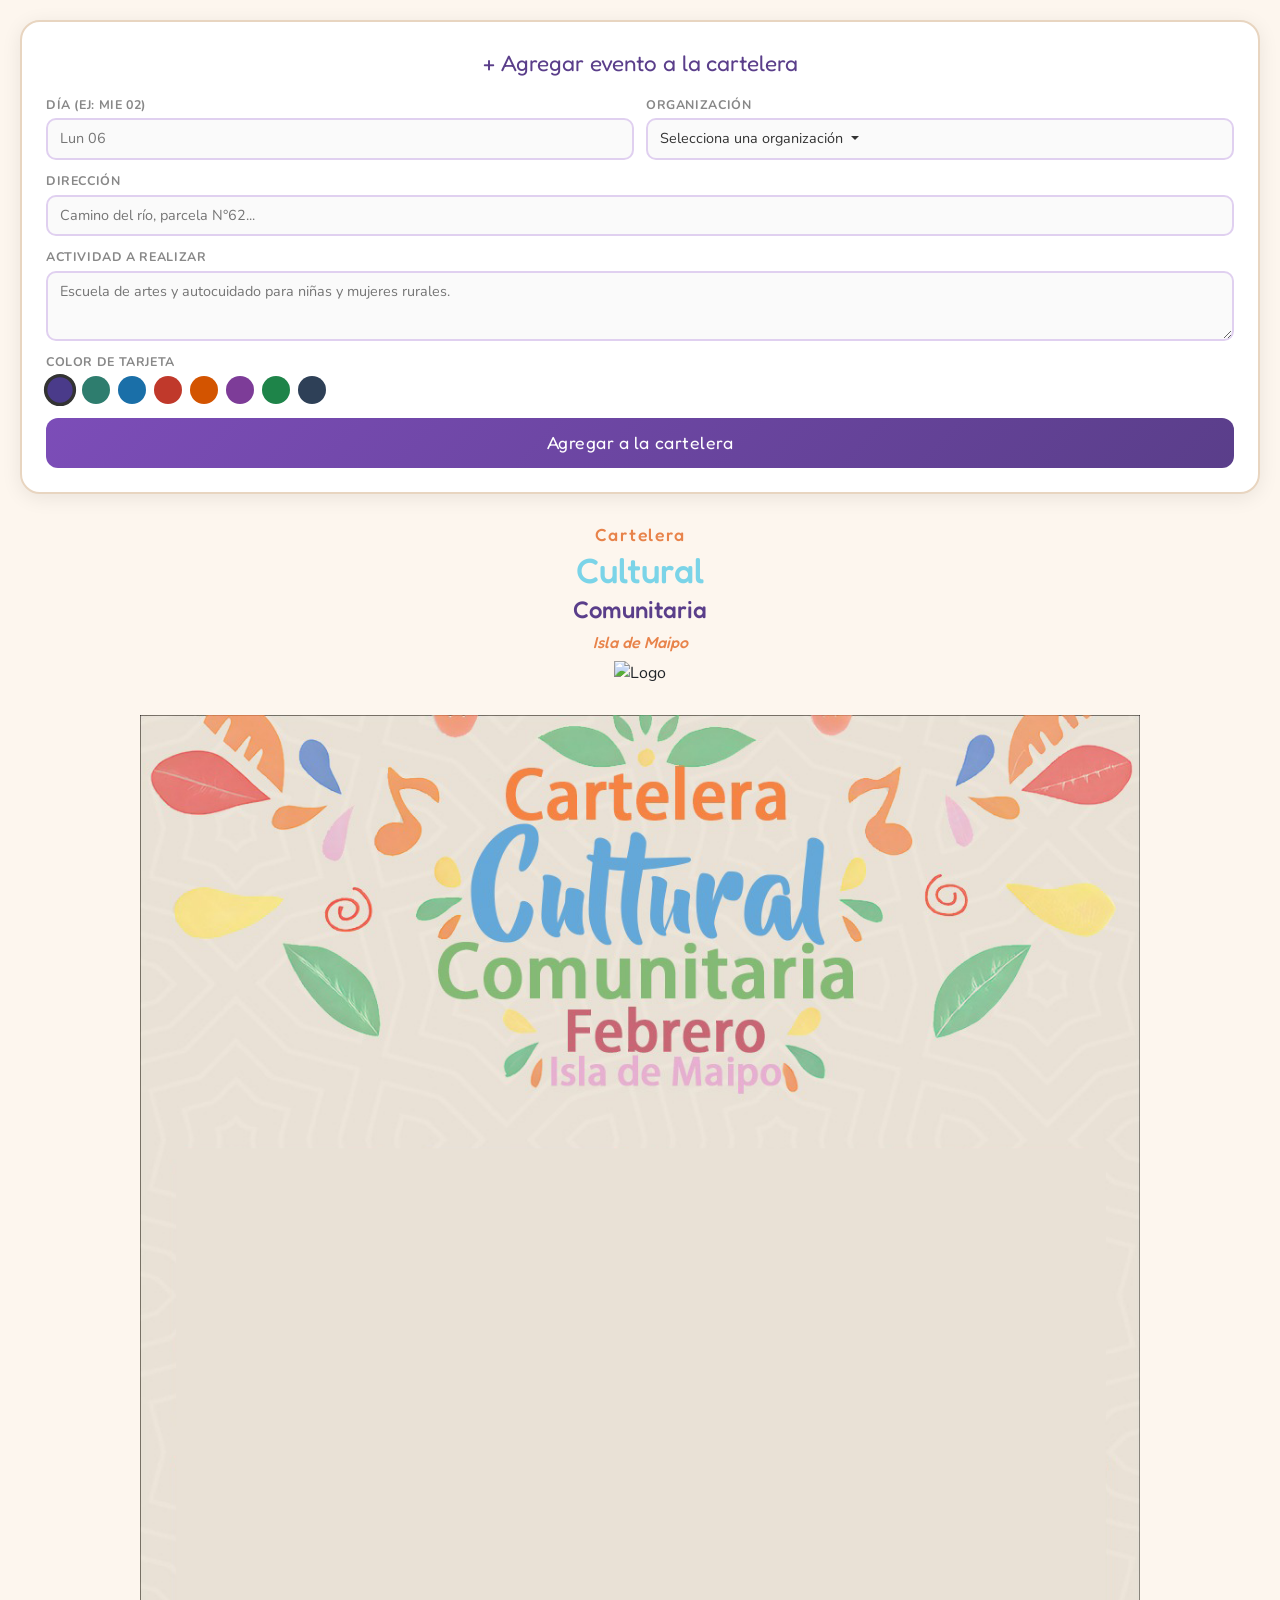
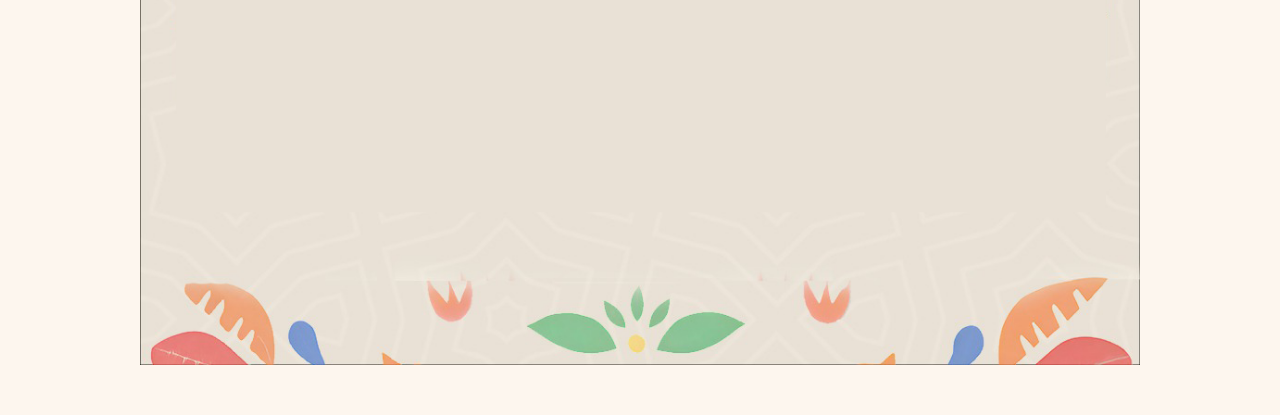
==== cartelera_cultural_builder.html @ 8a5c5c0f "Agregador de Eventos" ====
<!DOCTYPE html>
<html lang="es">

<head>
  <meta charset="UTF-8">
  <link href="https://cdn.jsdelivr.net/npm/bootstrap@5.3.8/dist/css/bootstrap.min.css" rel="stylesheet"
    integrity="sha384-T3c6CoIi6uLrA9TneNEoa7RxnatzjcDSCmG1MXxSR1GAsOok+NLAPJF1vKdWfHmm" crossorigin="anonymous">
  <link href="https://fonts.googleapis.com/css2?family=Fredoka+One&family=Nunito:wght@400;600;700;800&display=swap"
    rel="stylesheet">
  <link rel="stylesheet" href="style.css">
</head>

<body>

  <!-- FORMULARIO -->
  <div class="form-container">
    <div class="form-title">+ Agregar evento a la cartelera</div>
    <div class="form-grid">

      <div class="form-group">
        <label>Día (ej: Mie 02)</label>
        <input type="text" id="inp-fecha" placeholder="Lun 06" maxlength="10">
      </div>

      <div class="form-group">
        <label>Organización</label>
        <div class="dropdown">
          <button class="btn dropdown-toggle" type="button" data-bs-toggle="dropdown" aria-expanded="false">
            Selecciona una organización
          </button>
          <ul class="dropdown-menu">
            <li><a class="dropdown-item" href="#" data-value="Bioescuela Aula Viva">Bioescuela Aula Viva</a></li>
            <li><a class="dropdown-item" href="#" data-value="Centro Cultural">Centro Cultural</a></li>
            <li><a class="dropdown-item" href="#" data-value="Espacio Comunitario">Espacio Comunitario</a></li>
            <li>
              <hr class="dropdown-divider">
            </li>
            <li><a class="dropdown-item" href="#" data-value="Otra organización">Otra organización</a></li>
          </ul>
        </div>
      </div>

      <div class="form-group full">
        <label>Dirección</label>
        <input type="text" id="inp-direccion" placeholder="Camino del río, parcela N°62...">
      </div>

      <div class="form-group full">
        <label>Actividad a Realizar</label>
        <textarea id="inp-descripcion"
          placeholder="Escuela de artes y autocuidado para niñas y mujeres rurales."></textarea>
      </div>

      <div class="form-group full">
        <label>Color de tarjeta</label>
        <div class="color-row" id="color-row">
          <!-- generado por JS -->
        </div>
      </div>

    </div>
    <button class="btn-agregar" onclick="agregarEvento()">Agregar a la cartelera</button>
  </div>

  <!-- CARTELERA -->
  <div class="cartelera-header">
    <h1>Cartelera</h1>
    <h2>Cultural</h2>
    <h3>Comunitaria</h3>
    <h4>Isla de Maipo</h4>
    <img class="icono"
      src="https://islitatv.cl/wp-content/uploads/2020/09/cropped-cropped-cropped-cropped-logo-tras-300-1.png"
      alt="Logo" width="100">
  </div>

  <!-- TEMPLATE CON TARJETAS -->
  <div class="template-container">
    <img src="img/template.png" alt="Template" class="template-bg">
    <div id="grilla" class="grilla"></div>
  </div>

  <script src="estilo.js"></script>
  <script src="https://cdn.jsdelivr.net/npm/@popperjs/core@2.11.8/dist/umd/popper.min.js"
    integrity="sha384-I7E8VVD/ismYTF4hNIPjVp/Zjvgyol6VFvRkX/vR+Vc4jQkC+hVqc2pM8ODewa9r"
    crossorigin="anonymous"></script>
  <script src="https://cdn.jsdelivr.net/npm/bootstrap@5.3.8/dist/js/bootstrap.min.js"
    integrity="sha384-G/EV+4j2dNv+tEPo3++6LCgdCROaejBqfUeNjuKAiuXbjrxilcCdDz6ZAVfHWe1Y"
    crossorigin="anonymous"></script>
</body>

</html>
---- style.css ----
* {
    box-sizing: border-box;
    margin: 0;
    padding: 0;
}

body {
    font-family: 'Nunito', sans-serif;
    background: #fdf6ee;
    min-height: 100vh;
    padding: 20px;
}

/* ── FORMULARIO ── */
.form-container {
    background: white;
    border-radius: 20px;
    padding: 24px;
    margin-bottom: 30px;
    box-shadow: 0 4px 20px rgba(0, 0, 0, 0.08);
    border: 2px solid #e8d5c0;
}

.form-title {
    font-family: 'Fredoka One', cursive;
    font-size: 1.4rem;
    color: #5a3e8a;
    margin-bottom: 16px;
    text-align: center;
}

.form-grid {
    display: grid;
    grid-template-columns: 1fr 1fr;
    gap: 12px;
}

.form-group {
    display: flex;
    flex-direction: column;
    gap: 4px;
}

.form-group.full {
    grid-column: 1 / -1;
}

label {
    font-size: 0.78rem;
    font-weight: 700;
    color: #888;
    text-transform: uppercase;
    letter-spacing: 0.05em;
}

input,
textarea,
select {
    border: 2px solid #e0d0f0;
    border-radius: 10px;
    padding: 8px 12px;
    font-family: 'Nunito', sans-serif;
    font-size: 0.9rem;
    color: #333;
    outline: none;
    transition: border-color 0.2s;
    background: #fafafa;
}

input:focus,
textarea:focus,
select:focus {
    border-color: #7c4db8;
    background: white;
}

textarea {
    resize: vertical;
    min-height: 70px;
}

/* ── DROPDOWN ── */
.dropdown .btn {
    width: 100%;
    border: 2px solid #e0d0f0 !important;
    border-radius: 10px;
    background: #fafafa !important;
    color: #333 !important;
    padding: 8px 12px !important;
    font-family: 'Nunito', sans-serif;
    font-size: 0.9rem !important;
    font-weight: 400 !important;
    text-align: left;
    box-shadow: none !important;
    transition: border-color 0.2s;
}

.dropdown .btn:hover,
.dropdown .btn:focus {
    border-color: #7c4db8 !important;
    background: white !important;
}

.dropdown-menu {
    border: 2px solid #e0d0f0;
    border-radius: 10px;
    box-shadow: 0 4px 14px rgba(0, 0, 0, 0.1);
    display: none !important;
    list-style: none !important;
    padding: 8px 0 !important;
}

.dropdown-menu.show {
    display: block !important;
}

.dropdown-item {
    color: #333;
    font-size: 0.9rem;
    padding: 8px 12px;
}

.dropdown-item:hover,
.dropdown-item:focus {
    color: #5a3e8a;

}

.color-row {
    display: flex;
    gap: 8px;
    flex-wrap: wrap;
}

.color-btn {
    width: 28px;
    height: 28px;
    border-radius: 50%;
    border: 3px solid transparent;
    cursor: pointer;
    transition: transform 0.15s, border-color 0.15s;
}

.color-btn:hover {
    transform: scale(1.2);
}

.color-btn.selected {
    border-color: #333;
    transform: scale(1.15);
}

.btn-agregar {
    width: 100%;
    margin-top: 14px;
    background: linear-gradient(135deg, #7c4db8, #5a3e8a);
    color: white;
    border: none;
    border-radius: 12px;
    padding: 12px;
    font-family: 'Fredoka One', cursive;
    font-size: 1.1rem;
    cursor: pointer;
    transition: transform 0.15s, box-shadow 0.15s;
    letter-spacing: 0.03em;
}

.btn-agregar:hover {
    transform: translateY(-2px);
    box-shadow: 0 6px 20px rgba(124, 77, 184, 0.4);
}

.btn-agregar:active {
    transform: translateY(0);
}

/* ── CARTELERA ── */
.cartelera-header {
    text-align: center;
    margin-bottom: 20px;
}

.cartelera-header h1 {
    font-family: 'Fredoka One', cursive;
    font-size: 1.1rem;
    color: #e8834a;
    letter-spacing: 0.1em;
}

.cartelera-header h2 {
    font-family: 'Fredoka One', cursive;
    font-size: 2.2rem;
    color: #7bd4e8;
    line-height: 1;
}

.cartelera-header h3 {
    font-family: 'Fredoka One', cursive;
    font-size: 1.5rem;
    color: #5a3e8a;
}

.cartelera-header h4 {
    font-family: 'Fredoka One', cursive;
    font-size: 1rem;
    color: #e8834a;
    font-style: italic;
}



/* ── TARJETA ── */
.tarjeta {
    border-radius: 18px;
    overflow: hidden;
    box-shadow: 0 4px 14px rgba(0, 0, 0, 0.12);
    animation: aparecer 0.4s cubic-bezier(0.34, 1.56, 0.64, 1) forwards;
    position: relative;
}

@keyframes aparecer {
    from {
        opacity: 0;
        transform: scale(0.7) translateY(20px);
    }

    to {
        opacity: 1;
        transform: scale(1) translateY(0);
    }
}

.tarjeta-header {
    padding: 6px 8px 4px;
    color: white;
}

.tarjeta-fecha {
    font-family: 'Fredoka One', cursive;
    font-size: 0.9rem;
    line-height: 1;
}

.tarjeta-recinto {
    font-style: italic;
    font-size: 0.6rem;
    opacity: 0.9;
    font-weight: 600;
    line-height: 1.2;
    margin-top: 1px;
}

.tarjeta-icon {
    font-size: 0.8rem;
    opacity: 0.8;
    margin-right: 3px;

}

.tarjeta-body {
    background: white;
    padding: 6px 8px;
}

.tarjeta-direccion {
    font-size: 0.55rem;
    color: #888;
    font-weight: 700;
    margin-bottom: 4px;
    border-bottom: 1px solid #f0e8ff;
    padding-bottom: 4px;
    display: none;
}

.tarjeta-descripcion {
    font-size: 0.6rem;
    color: #444;
    font-weight: 600;
    line-height: 1.3;
}

.btn-eliminar {
    position: absolute;
    top: 6px;
    right: 6px;
    background: rgba(255, 255, 255, 0.25);
    border: none;
    color: white;
    width: 20px;
    height: 20px;
    border-radius: 50%;
    font-size: 0.65rem;
    cursor: pointer;
    display: flex;
    align-items: center;
    justify-content: center;
    opacity: 0;
    transition: opacity 0.2s;
}

.tarjeta:hover .btn-eliminar {
    opacity: 1;
}

/* ── PLACEHOLDER vacío ── */
.placeholder-vacio {
    grid-column: 1 / -1;
    text-align: center;
    padding: 40px 20px;
    color: #ccc;
    font-size: 0.9rem;
}

.placeholder-vacio .icon {
    font-size: 2.5rem;
    display: block;
    margin-bottom: 8px;
}

/* ── GRILLA DE TARJETAS ── */
.template-container {
    position: relative;
    width: 100%;
    max-width: 1000px;
    margin: 30px auto;
    display: flex;
    justify-content: center;
    align-items: center;
}

.template-bg {
    width: 100%;
    height: auto;
    display: block;
}

.grilla {
    position: absolute;
    top: 50%;
    left: 50%;
    transform: translate(-50%, -50%);
    width: 90%;
    max-width: 900px;
    display: grid;
    grid-template-columns: repeat(6, 1fr);
    gap: 12px;
    padding: 20px;
    max-height: fit-content;
}

/* Limitar a máximo 18 tarjetas (6 columnas × 3 filas) */
.grilla .tarjeta:nth-child(n+19) {
    display: none;
}
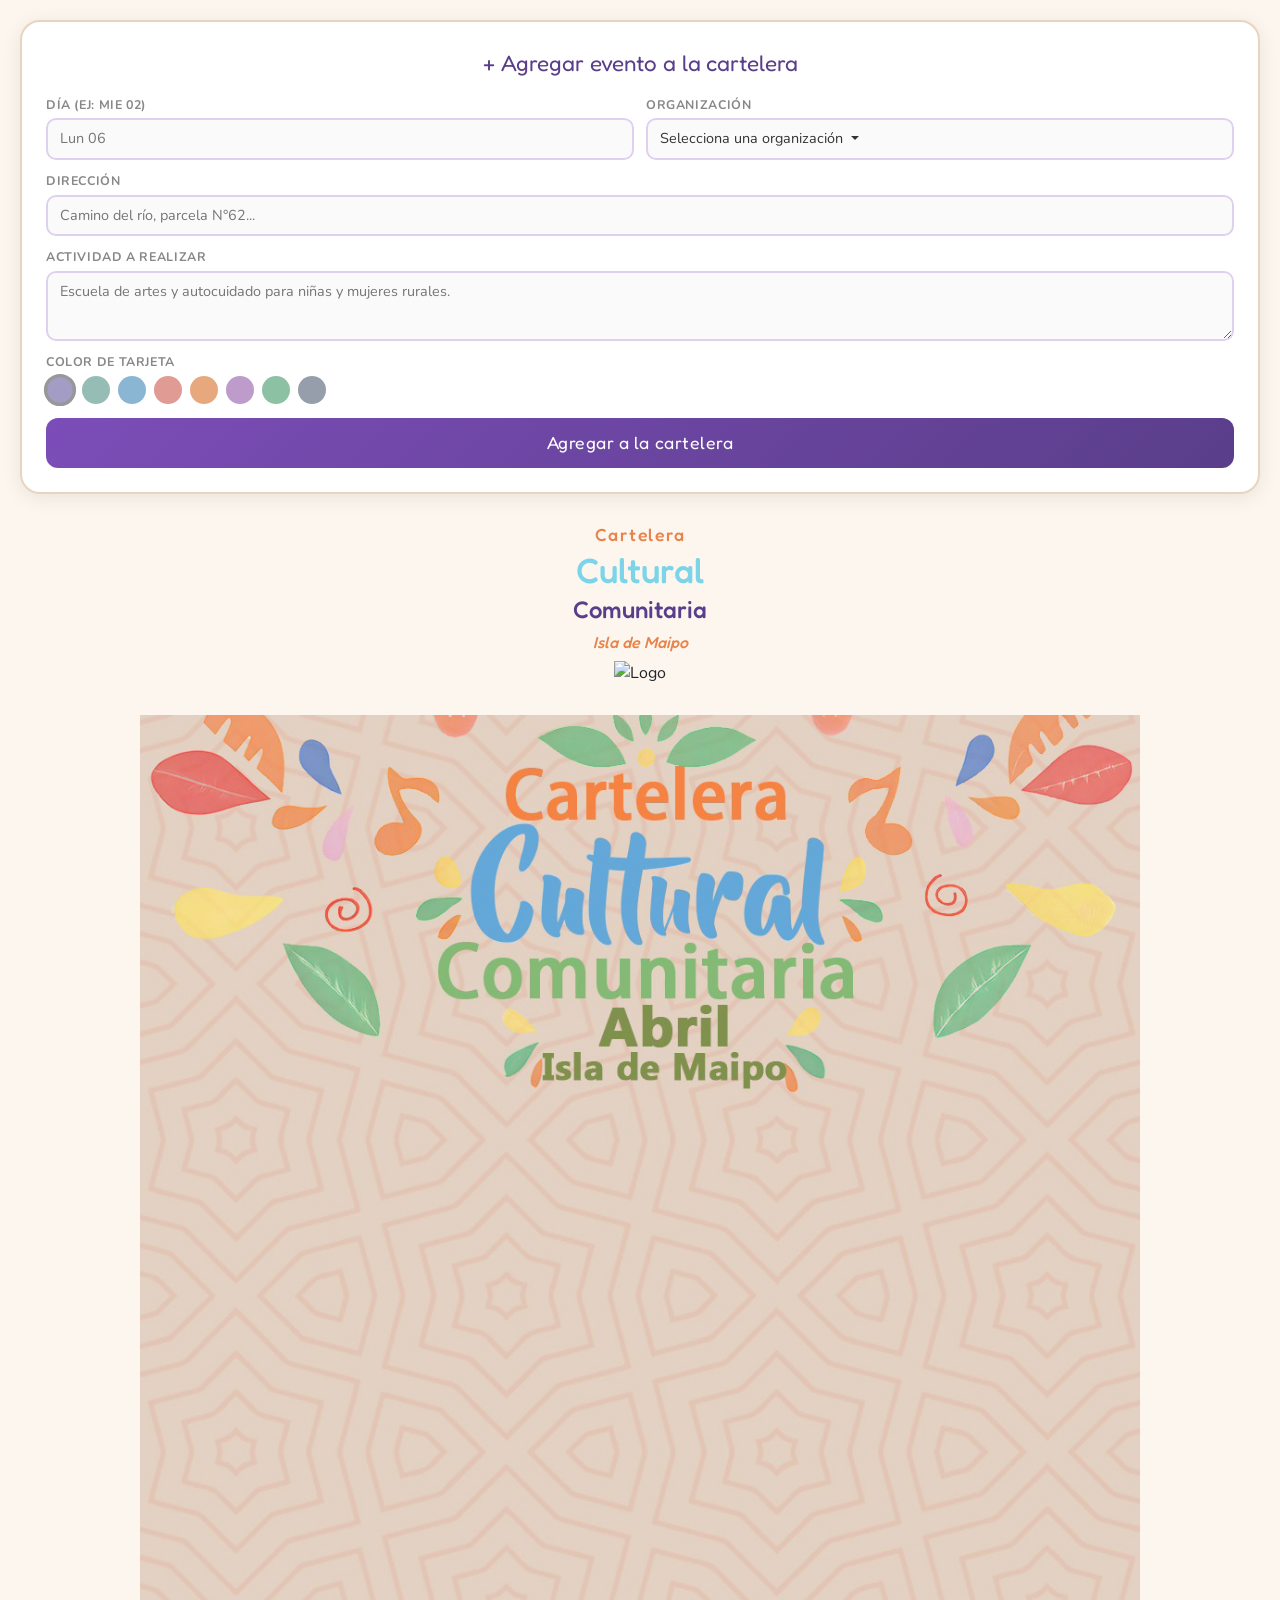
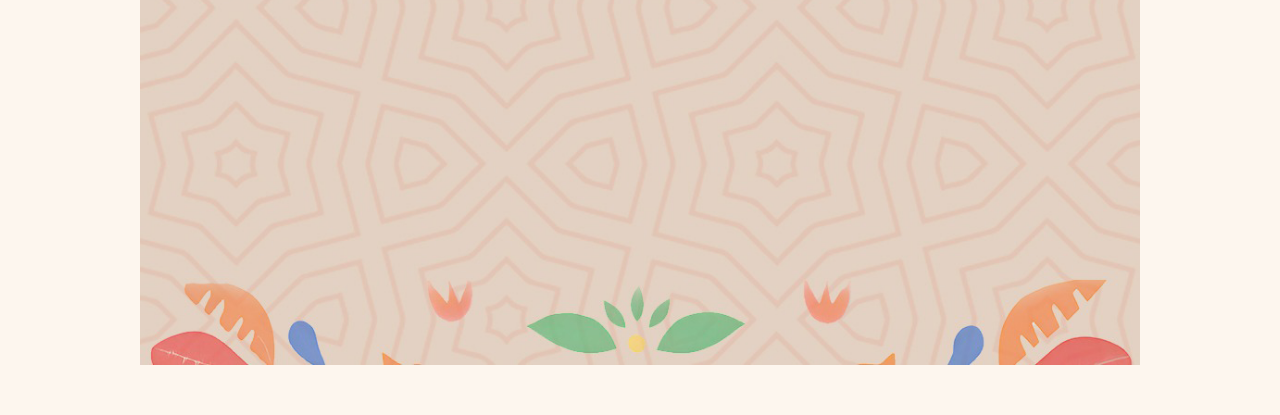
==== commit e71708ec: "Actualiza el formulario de selección de organización y mejora la funcionalidad de botones de color" ====
--- a/cartelera_cultural_builder.html
+++ b/cartelera_cultural_builder.html
@@ -29,15 +29,29 @@
             Selecciona una organización
           </button>
           <ul class="dropdown-menu">
-            <li><a class="dropdown-item" href="#" data-value="Bioescuela Aula Viva">Bioescuela Aula Viva</a></li>
-            <li><a class="dropdown-item" href="#" data-value="Centro Cultural">Centro Cultural</a></li>
-            <li><a class="dropdown-item" href="#" data-value="Espacio Comunitario">Espacio Comunitario</a></li>
+            <li><a class="dropdown-item" href="#" data-value="Bioescuela Aula Viva" data-color="#ab7fbe">Bioescuela Aula
+                Viva</a></li>
+            <li><a class="dropdown-item" href="#" data-value="Centro de Movimientos Artisticos"
+                data-color="#a24f5f">Centro de Movimientos Artisticos</a></li>
+            <li><a class="dropdown-item" href="#" data-value="Museo Parroquial Isla de Maipo" data-color="#736051">Museo
+                Parroquial Isla de Maipo</a></li>
+            <li><a class="dropdown-item" href="#" data-value="Agrupacion Nueva Juventud" data-color="#688b53">Agrupacion
+                Nueva Juventud</a></li>
+            <li><a class="dropdown-item" href="#" data-value="Radio Origen" data-color="#c6875b">Radio Origen</a></li>
+            <li><a class="dropdown-item" href="#" data-value="Corporacion Memoria Lonquen"
+                data-color="#36489e">Corporacion Memoria Lonquen</a></li>
             <li>
               <hr class="dropdown-divider">
             </li>
-            <li><a class="dropdown-item" href="#" data-value="Otra organización">Otra organización</a></li>
+            <li><a class="dropdown-item" href="#" data-value="Otra organización" data-color="#2e4057">Otra
+                organización</a></li>
           </ul>
         </div>
+      </div>
+
+      <div class="form-group full" id="grupo-otra-organizacion" style="display: none;">
+        <label>Nombre de la organización</label>
+        <input type="text" id="inp-otra-organizacion" placeholder="Escribe el nombre de la organización...">
       </div>
 
       <div class="form-group full">
--- a/style.css
+++ b/style.css
@@ -231,7 +231,7 @@
 }
 
 .tarjeta-header {
-    padding: 6px 8px 4px;
+    padding: 6px 8px;
     color: white;
 }
 
@@ -259,17 +259,16 @@
 
 .tarjeta-body {
     background: white;
-    padding: 6px 8px;
+    padding: 6px 8px 8px;
 }
 
 .tarjeta-direccion {
     font-size: 0.55rem;
-    color: #888;
-    font-weight: 700;
-    margin-bottom: 4px;
-    border-bottom: 1px solid #f0e8ff;
-    padding-bottom: 4px;
-    display: none;
+    color: rgba(255, 255, 255, 0.85);
+    font-weight: 600;
+    margin-top: 2px;
+    opacity: 0.9;
+    line-height: 1.3;
 }
 
 .tarjeta-descripcion {
